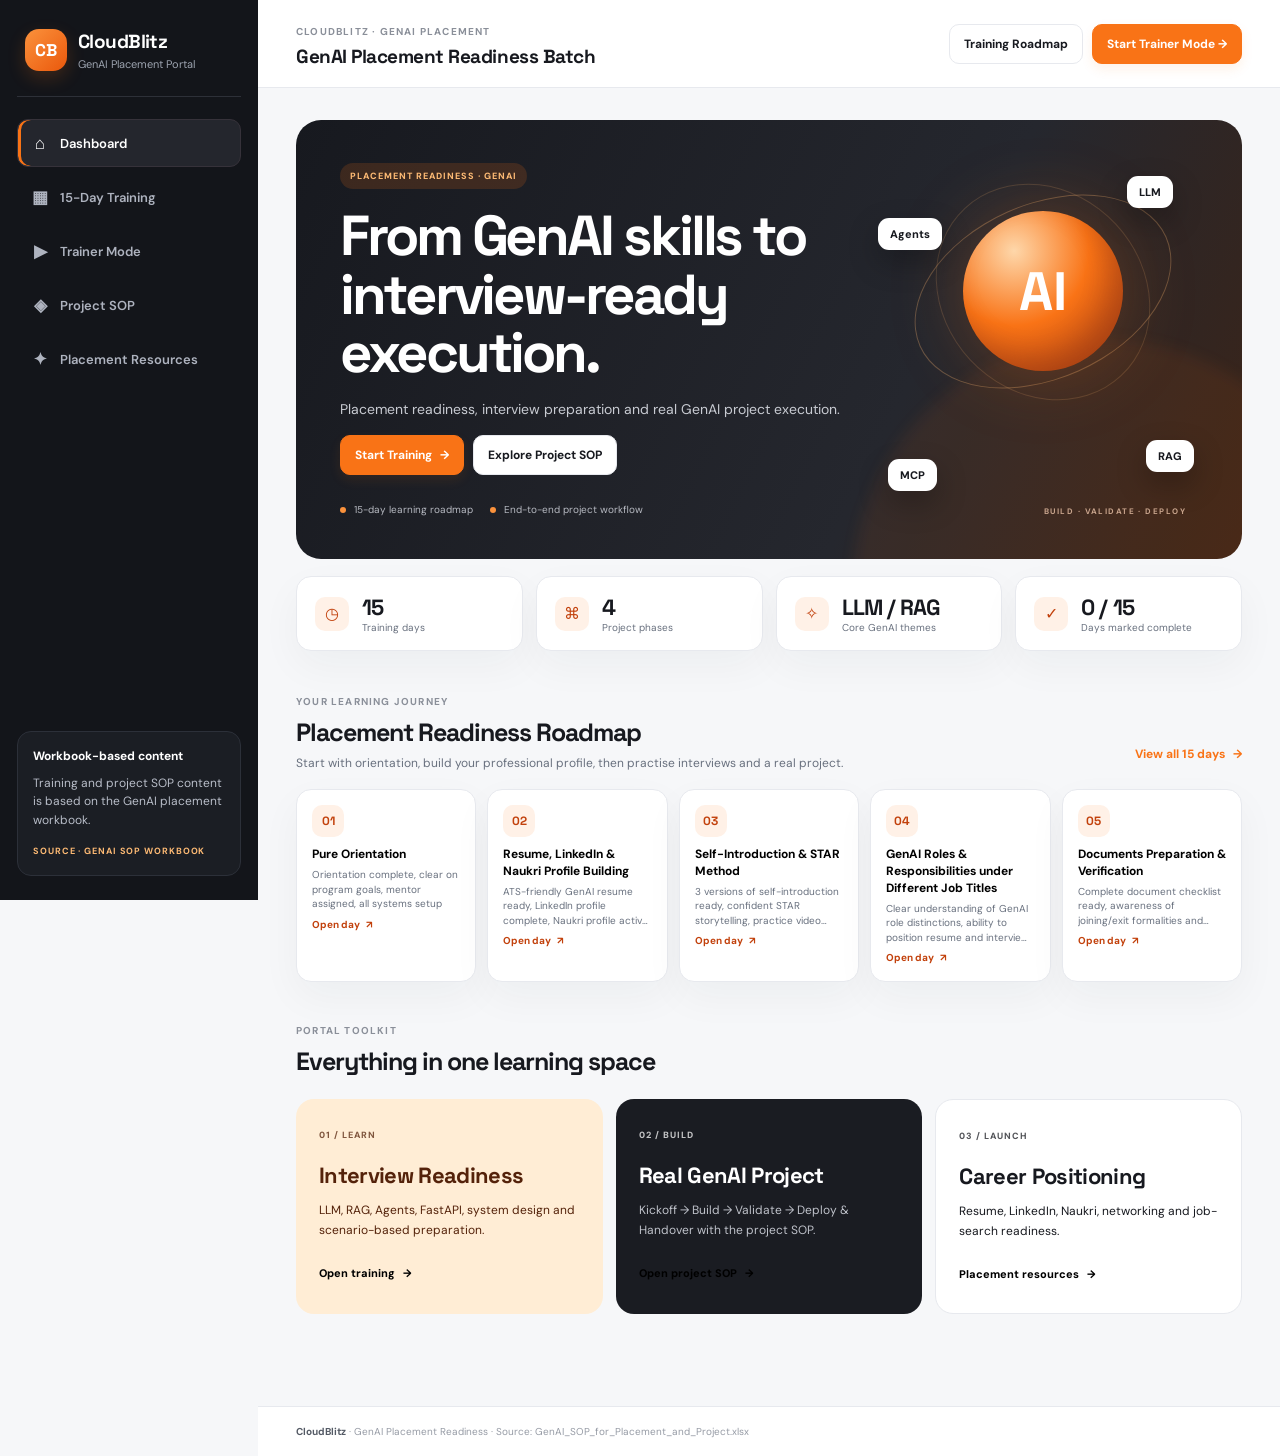
==== index.html @ 326c2b98 "Connect GenAI sample profile resource library" ====
<!doctype html>
<html lang="en">
<head>
<meta charset="utf-8">
<meta name="viewport" content="width=device-width,initial-scale=1">
<meta name="theme-color" content="#f97316">
<meta name="description" content="CloudBlitz GenAI Placement Readiness, Interview Preparation and Real GenAI Project SOP Portal.">
<title>CloudBlitz | GenAI Placement Readiness</title>
<link rel="stylesheet" href="./styles.css?v=20261016-2">
</head>
<body>
<div id="app"><div class="loading">Loading CloudBlitz GenAI Portal…</div></div>
<script src="./data.js?v=20261016-2"></script>
<script src="./app.js?v=20261016-2"></script>
<script src="./assets/resources.js?v=20261016-1"></script>
</body>
</html>
---- styles.css ----
@import url('https://fonts.googleapis.com/css2?family=DM+Sans:wght@400;500;600;700&family=Space+Grotesk:wght@500;600;700&display=swap');
:root{--orange:#f97316;--orange-deep:#c2410c;--peach:#fff1e7;--ink:#17191f;--muted:#68707e;--line:#e7e9ee;--paper:#fff;--bg:#f6f7f9;--dark:#14161b;--green:#16865c;--shadow:0 15px 40px #1c24300b}
*{box-sizing:border-box}html{scroll-behavior:smooth}body{margin:0;background:var(--bg);color:var(--ink);font-family:'DM Sans',Arial,sans-serif}button,input{font:inherit}button{cursor:pointer}button:disabled{opacity:.45;cursor:not-allowed}.loading{padding:40px;font-weight:700;color:var(--orange)}
.portal{min-height:100vh}.sidebar{width:258px;background:#13151a;color:#fff;padding:24px 17px;position:fixed;inset:0 auto 0 0;z-index:5;display:flex;flex-direction:column}.brand{display:flex;align-items:center;gap:11px;padding:5px 8px 25px;border-bottom:1px solid #2d3038}.logo{width:42px;height:42px;border-radius:14px;background:linear-gradient(135deg,#fb923c,#ea580c);display:grid;place-items:center;font:700 17px 'Space Grotesk';box-shadow:0 7px 18px #f9731630}.brand b{font:700 19px 'Space Grotesk';letter-spacing:-.03em}.brand small{display:block;color:#9ca3af;font-size:11px;margin-top:3px}.sidebar nav{padding-top:22px;display:grid;gap:6px}.nav{border:1px solid transparent;background:transparent;color:#aeb3bf;text-align:left;padding:12px 13px;border-radius:11px;cursor:pointer;display:flex;gap:11px;align-items:center;font-weight:600;font-size:13px}.nav-icon{width:18px;text-align:center;font-size:17px}.nav:hover,.nav.active{background:#24262d;color:#fff}.nav.active{border-color:#36323a;box-shadow:inset 3px 0 var(--orange)}.side-note{margin-top:auto;background:#1b1e24;border:1px solid #2c3039;border-radius:14px;padding:15px;color:#b8bdc8;font-size:12px;line-height:1.55}.side-note b{color:#fff;font-size:12px}.side-note p{margin:8px 0 12px}.source-mini{font-size:9px;letter-spacing:.1em;color:#fdba74;font-weight:700}.main{margin-left:258px;min-width:0}.top{min-height:88px;background:#fff;border-bottom:1px solid var(--line);display:flex;align-items:center;justify-content:space-between;gap:18px;padding:17px 38px;position:sticky;top:0;z-index:4}.top h1{font:700 19px 'Space Grotesk';margin:4px 0 0;letter-spacing:-.025em}.eyebrow{font-size:10px;letter-spacing:.12em;text-transform:uppercase;color:#8a8f99;font-weight:700}.top-actions,.actions{display:flex;gap:9px;align-items:center}.content{max-width:1450px;margin:auto;padding:32px 38px 56px}.primary,.outline,.text-btn,.check,.phase-tabs button{border-radius:10px;padding:11px 14px;border:1px solid var(--line);cursor:pointer;font-size:12px;font-weight:700;transition:transform .18s ease,background .18s ease,border-color .18s ease}.primary{background:var(--orange);border-color:var(--orange);color:#fff;box-shadow:0 5px 12px #f973161a}.primary:hover{background:#ea580c;transform:translateY(-1px)}.outline{background:#fff;color:var(--ink)}.outline:hover{border-color:#c1c5cd}.text-btn{border:0;background:none;color:var(--orange);padding-right:0}.primary span,.text-btn span,.quick-card button span{margin-left:5px}.tag{display:inline-flex;background:#fff0e6;color:#c2410c;padding:7px 10px;border-radius:999px;font-size:9px;font-weight:800;letter-spacing:.11em}.hero{min-height:370px;border-radius:25px;padding:43px 44px;background:linear-gradient(116deg,#17191f 0%,#25272e 64%,#3b2418 100%);color:#fff;display:grid;grid-template-columns:1.24fr .76fr;gap:10px;overflow:hidden;position:relative;isolation:isolate}.hero:after{content:'';position:absolute;inset:auto -110px -280px auto;width:500px;height:500px;border-radius:50%;background:#f9731613;filter:blur(7px);z-index:-1}.hero h2{font:700 clamp(38px,4.4vw,59px)/1.04 'Space Grotesk';letter-spacing:-.055em;max-width:700px;margin:18px 0 14px}.hero p{color:#c8cbd2;max-width:580px;line-height:1.75;font-size:14px}.hero .tag{background:#f9731629;color:#fdba74}.hero-art{position:relative;min-height:260px}.orb{position:absolute;width:160px;height:160px;border-radius:50%;background:radial-gradient(circle at 32% 25%,#fed7aa,#f97316 46%,#9a3412);display:grid;place-items:center;font:700 54px 'Space Grotesk';right:75px;top:48px;box-shadow:0 0 75px #f9731645,inset -12px -14px 25px #7c2d1240}.orbit{position:absolute;border:1px solid #fdba744d;border-radius:50%;width:270px;height:175px;right:20px;top:41px;transform:rotate(-24deg)}.orbit-two{width:230px;height:200px;right:40px;top:29px;transform:rotate(47deg);border-color:#fdba742b}.float{position:absolute;background:#fff;color:#17191f;border-radius:11px;padding:9px 12px;font-size:11px;font-weight:800;box-shadow:0 12px 30px #0004}.f1{right:25px;top:13px}.f2{right:4px;bottom:44px}.f3{left:2px;top:55px}.f4{left:12px;bottom:25px}.art-caption{position:absolute;right:12px;bottom:0;font-size:8px;letter-spacing:.18em;color:#c9a58d;font-weight:700}.hero-foot{display:flex;flex-wrap:wrap;gap:17px;margin-top:28px;color:#b7bac2;font-size:10px}.hero-foot i{display:inline-block;width:6px;height:6px;border-radius:50%;background:#fb923c;margin-right:5px}.stats{display:grid;grid-template-columns:repeat(4,1fr);gap:13px;margin:17px 0 38px}.stats>div{background:#fff;border:1px solid var(--line);border-radius:15px;padding:16px 18px;display:grid;grid-template-columns:35px 1fr;column-gap:12px;align-items:center;box-shadow:var(--shadow)}.stat-icon{grid-row:span 2;width:34px;height:34px;border-radius:10px;background:var(--peach);color:var(--orange-deep);display:grid;place-items:center;font-size:16px}.stats b{display:block;font:700 22px 'Space Grotesk';letter-spacing:-.04em}.stats span:last-child{color:var(--muted);font-size:10px}.section{margin:36px 0}.section-head{display:flex;justify-content:space-between;align-items:end;gap:20px;margin-bottom:16px}.section-head h3{font:700 25px 'Space Grotesk';letter-spacing:-.04em;margin:6px 0}.section-head p{margin:5px 0 0;color:var(--muted);font-size:12px;line-height:1.6}.roadmap{display:grid;grid-template-columns:repeat(5,1fr);gap:11px}.road{border:1px solid var(--line);background:#fff;border-radius:15px;padding:15px;text-align:left;min-height:177px;display:flex;flex-direction:column;gap:9px;align-items:flex-start;box-shadow:var(--shadow);transition:transform .18s ease,border-color .18s ease}.road:hover{transform:translateY(-3px);border-color:#fdba74}.road-no{width:32px;height:32px;border-radius:10px;background:var(--peach);color:var(--orange-deep);display:grid;place-items:center;font:700 12px 'Space Grotesk'}.road b{display:block;font-size:12px;line-height:1.4;margin-bottom:5px}.road small{color:var(--muted);line-height:1.45;font-size:10px;display:-webkit-box;-webkit-line-clamp:3;-webkit-box-orient:vertical;overflow:hidden}.road em{font-style:normal;color:var(--orange-deep);font-size:10px;font-weight:700;margin-top:auto}.road em span{padding-left:4px}.quick{display:grid;grid-template-columns:repeat(3,1fr);gap:13px}.quick-card{border-radius:18px;padding:23px;min-height:215px}.quick-card>span{font-size:9px;font-weight:800;letter-spacing:.11em;opacity:.74}.quick-card h3{font:700 22px 'Space Grotesk';letter-spacing:-.03em;margin:18px 0 8px}.quick-card p{font-size:12px;line-height:1.65;margin-bottom:20px}.quick-card button{border:0;background:none;padding:0;font-size:11px;font-weight:800;cursor:pointer}.quick-card.orange{background:#ffedd5;color:#54220a}.quick-card.dark{background:#1a1c22;color:#fff}.quick-card.dark p{color:#bfc2ca}.quick-card.light{background:#fff;border:1px solid var(--line)}.page-head{margin-bottom:24px}.page-head h2{font:700 42px/1.12 'Space Grotesk';letter-spacing:-.05em;margin:12px 0}.page-head p{color:var(--muted);max-width:760px;line-height:1.7;font-size:13px}.search{max-width:470px;background:#fff;border:1px solid var(--line);border-radius:11px;padding:0 12px;display:flex;align-items:center;margin-top:19px;box-shadow:var(--shadow)}.search>span{font-size:22px;color:var(--orange);margin-right:6px}.search input{border:0;outline:0;padding:13px 5px;width:100%;background:transparent;font-size:12px}.search kbd{border:1px solid #e3e4e8;background:#f8f8f9;padding:2px 6px;border-radius:5px;font-size:10px;color:#8c919a}.result-meta{font-size:11px;color:var(--muted);margin:-8px 0 13px}.day-grid{display:grid;gap:13px}.day-card{background:#fff;border:1px solid var(--line);border-radius:18px;padding:22px;display:grid;grid-template-columns:52px 1fr 145px;gap:18px;box-shadow:var(--shadow)}.day-card.selected{border-color:#fdba74}.day-no{font:700 30px 'Space Grotesk';color:#dedfe4;letter-spacing:-.06em}.day-copy h3{font:700 21px/1.25 'Space Grotesk';letter-spacing:-.03em;margin:5px 0 10px}.day-copy ul,.project-card ul{padding-left:17px;color:#5e6572;line-height:1.7;font-size:12px;margin:10px 0}.day-copy li+li,.project-card li+li{margin-top:2px}.outcome{border-left:3px solid var(--orange);padding:10px 12px;background:#fff9f4;margin-top:12px;font-size:11px;line-height:1.55}.outcome b{display:block;color:var(--orange-deep);margin-bottom:3px}.outcome span{color:#555d69}.day-actions{display:flex;flex-direction:column;gap:8px;align-self:start}.day-actions button{white-space:nowrap}.check{background:#fff;color:#68707d;font-size:10px}.check:hover{border-color:#fdba74;color:var(--orange-deep)}.empty{padding:35px;background:#fff;border:1px solid var(--line);border-radius:15px;color:var(--muted)}.trainer-page{background:#fff;border:1px solid var(--line);border-radius:21px;overflow:hidden;box-shadow:var(--shadow)}.trainer-top{padding:30px 32px;display:flex;justify-content:space-between;align-items:center;gap:25px;background:linear-gradient(135deg,#fff5eb,#fff 88%)}.trainer-top h2{font:700 36px/1.12 'Space Grotesk';letter-spacing:-.045em;margin:9px 0}.trainer-top p{color:var(--muted);font-size:12px;line-height:1.6;max-width:650px}.trainer-label{margin-top:16px;color:var(--orange-deep);font-size:11px;font-weight:800}.trainer-label span{color:#b0b3ba;padding:0 4px}.trainer-progress{min-width:170px}.trainer-progress b{font:700 30px 'Space Grotesk';display:block;color:var(--orange)}.trainer-progress b small{font-size:14px}.trainer-progress>span{font-size:10px;color:var(--muted)}.trainer-progress div{height:7px;background:#eceef1;border-radius:20px;margin-top:15px;overflow:hidden}.trainer-progress i{display:block;height:100%;background:linear-gradient(90deg,#fb923c,#ea580c);border-radius:20px}.trainer-grid{display:grid;grid-template-columns:minmax(0,1fr) 285px;border-top:1px solid var(--line)}.lesson{padding:28px 30px}.lesson-heading{display:flex;justify-content:space-between;align-items:center;gap:12px;margin-bottom:15px}.lesson h3,.trainer-side h3{font:700 21px 'Space Grotesk';margin:6px 0}.lesson-list{border-top:1px solid var(--line)}.lesson-row{display:flex;gap:13px;padding:15px 0;border-bottom:1px solid var(--line);align-items:flex-start;cursor:pointer}.lesson-check{margin:4px 0 0;accent-color:var(--orange);flex-shrink:0}.lesson-number{color:var(--orange-deep);font-size:10px;font-weight:800;padding-top:3px}.lesson-row p{margin:0;line-height:1.6;font-size:12px;color:#3f4652}.teaching-flow{margin-top:22px;padding:14px;border-radius:12px;background:#f6f7f8}.teaching-flow>b{display:block;font-size:10px;color:var(--muted);margin-bottom:10px}.teaching-flow>div{display:flex;gap:7px;flex-wrap:wrap;align-items:center}.teaching-flow span{background:#fff;border:1px solid var(--line);padding:8px 9px;border-radius:8px;font-size:10px;font-weight:700}.teaching-flow i{color:var(--orange);font-style:normal}.trainer-side{background:#15171c;color:#fff;padding:23px}.trainer-side>.eyebrow{color:#a4a8b0}.trainer-side h3{margin:9px 0 15px}.mini-days{display:grid;grid-template-columns:1fr 1fr;gap:7px;max-height:430px;overflow:auto;padding-right:2px}.mini-days button{border:1px solid #30333b;background:#20232a;color:#d7dae0;border-radius:9px;padding:9px;text-align:left;min-width:0}.mini-days button.active{background:#3a281d;border-color:#9a4c24;color:#fff}.mini-day-no{display:block;color:#fdba74;font-size:10px;font-weight:800;margin-bottom:5px}.mini-days small{display:block;font-size:9px;line-height:1.35;opacity:.9}.mini-days em{display:block;font-style:normal;color:#86efac;font-size:9px;margin-top:5px}.trainer-nav{display:flex;gap:7px;margin-top:15px}.trainer-nav .outline,.trainer-nav .primary{flex:1;padding:10px 8px;font-size:10px}.phase-tabs{display:flex;gap:7px;flex-wrap:wrap;margin-top:18px}.phase-tabs button{background:#fff}.phase-tabs button.active{background:var(--orange);color:#fff;border-color:var(--orange)}.phase-tabs button span{opacity:.7;font-size:10px;margin-left:4px}.project-summary{display:grid;grid-template-columns:repeat(4,1fr);gap:10px;margin:24px 0 28px}.project-summary>div{background:#fff;border:1px solid var(--line);border-radius:13px;padding:15px}.project-summary span{display:block;color:var(--orange-deep);font-size:9px;font-weight:800;letter-spacing:.1em}.project-summary b{display:block;font:700 19px 'Space Grotesk';margin:7px 0 3px}.project-summary small{font-size:10px;color:var(--muted)}.project-timeline{max-width:1000px;margin:auto}.project-timeline article{display:grid;grid-template-columns:148px 22px minmax(0,1fr);gap:13px;position:relative;padding-bottom:15px}.phase{font-size:10px;font-weight:800;color:var(--orange-deep);text-transform:uppercase;padding-top:20px;line-height:1.4}.project-dot{width:11px;height:11px;border-radius:50%;background:var(--orange);margin-top:23px;position:relative;box-shadow:0 0 0 5px #fff0e6}.project-timeline article:not(:last-child) .project-dot:after{content:'';position:absolute;top:12px;left:4px;width:3px;height:calc(100% + 28px);background:#fed7aa}.project-card{background:#fff;border:1px solid var(--line);border-radius:15px;padding:18px 20px}.project-index{font-size:10px;color:#9ca3af;font-weight:800}.project-card h3{font:700 19px/1.3 'Space Grotesk';letter-spacing:-.025em;margin:6px 0}.resource-grid{display:grid;grid-template-columns:repeat(3,1fr);gap:13px}.resource-grid article{background:#fff;border:1px solid var(--line);border-radius:16px;padding:22px;min-height:205px;box-shadow:var(--shadow)}.resource-icon{display:grid;place-items:center;width:35px;height:35px;border-radius:11px;background:var(--peach);color:var(--orange-deep);font:700 11px 'Space Grotesk';margin-bottom:17px}.resource-grid b{color:var(--orange-deep);font-size:9px;letter-spacing:.1em}.resource-grid h3{font:700 19px/1.3 'Space Grotesk';margin:9px 0}.resource-grid p{color:var(--muted);font-size:11px;line-height:1.65}.resource-day{display:inline-block;margin-top:7px;font-size:9px;font-weight:700;color:#777e89;background:#f6f7f8;padding:6px 8px;border-radius:6px}footer{padding:18px 38px;color:#969ba5;font-size:10px;border-top:1px solid var(--line);background:#fff}footer strong{color:#545a65}
@media(max-width:1200px){.roadmap{grid-template-columns:repeat(3,1fr)}.hero{grid-template-columns:1fr .65fr;padding:36px 34px}.orb{right:35px}.orbit{right:-8px}.orbit-two{right:10px}.stats>div{padding:14px}.content{padding:27px}.top{padding:16px 27px}}
@media(max-width:1000px){.sidebar{width:220px}.main{margin-left:220px}.roadmap,.quick{grid-template-columns:repeat(2,1fr)}.hero{grid-template-columns:1fr}.hero-art{display:none}.stats{grid-template-columns:repeat(2,1fr)}.resource-grid{grid-template-columns:repeat(2,1fr)}.day-card{grid-template-columns:44px minmax(0,1fr)}.day-actions{grid-column:2;flex-direction:row}.trainer-grid{grid-template-columns:minmax(0,1fr) 250px}}
@media(max-width:760px){.sidebar{position:static;width:100%;padding:12px 12px 10px}.brand{padding:3px 5px 12px}.brand small{font-size:10px}.sidebar nav{display:flex;overflow-x:auto;padding-top:10px;gap:5px}.nav{white-space:nowrap;padding:10px;font-size:11px;gap:7px}.nav-icon{font-size:14px;width:auto}.side-note{display:none}.main{margin-left:0}.top{position:static;padding:15px 18px;align-items:flex-start}.top h1{font-size:16px;max-width:250px}.top-actions{display:none}.content{padding:18px 14px 35px}.hero{padding:29px 22px;min-height:0;border-radius:20px}.hero h2{font-size:39px}.hero p{font-size:12px}.actions{flex-wrap:wrap}.hero-foot{gap:10px;display:grid}.stats{gap:8px;margin:12px 0 30px}.stats>div{padding:13px;grid-template-columns:30px 1fr;column-gap:8px}.stat-icon{width:29px;height:29px}.stats b{font-size:18px}.stats span:last-child{font-size:9px}.section{margin:29px 0}.section-head{align-items:flex-start}.section-head h3{font-size:22px}.section-head p{max-width:280px}.roadmap,.quick,.resource-grid,.stats,.project-summary{grid-template-columns:1fr}.road{min-height:0;display:grid;grid-template-columns:37px 1fr;align-items:start}.road-no{grid-row:span 2}.road em{margin-top:7px}.quick-card{min-height:0}.page-head h2{font-size:33px}.page-head p{font-size:12px}.day-card{grid-template-columns:33px minmax(0,1fr);padding:15px;gap:10px}.day-no{font-size:23px}.day-copy h3{font-size:18px}.day-copy ul{font-size:11px;padding-left:15px}.day-actions{grid-column:1/-1;flex-direction:row;flex-wrap:wrap}.day-actions button{flex:1}.trainer-top{display:block;padding:22px}.trainer-top h2{font-size:29px}.trainer-progress{margin-top:20px}.trainer-grid{grid-template-columns:1fr}.trainer-side{order:-1;padding:17px}.mini-days{grid-template-columns:repeat(3,1fr);max-height:260px}.lesson{padding:19px 16px}.lesson-heading{align-items:flex-start;flex-direction:column}.lesson-row{gap:9px}.lesson-row p{font-size:11px}.teaching-flow>div{gap:5px}.teaching-flow span{font-size:9px}.phase-tabs button{font-size:10px;padding:9px}.project-timeline article{grid-template-columns:1fr;gap:4px}.project-dot{display:none}.phase{padding-top:6px}.project-card{padding:15px}.project-timeline article:not(:last-child) .project-dot:after{display:none}footer{padding:16px;font-size:9px}}
@media(prefers-reduced-motion:reduce){*,*::before,*::after{scroll-behavior:auto!important;transition:none!important}}
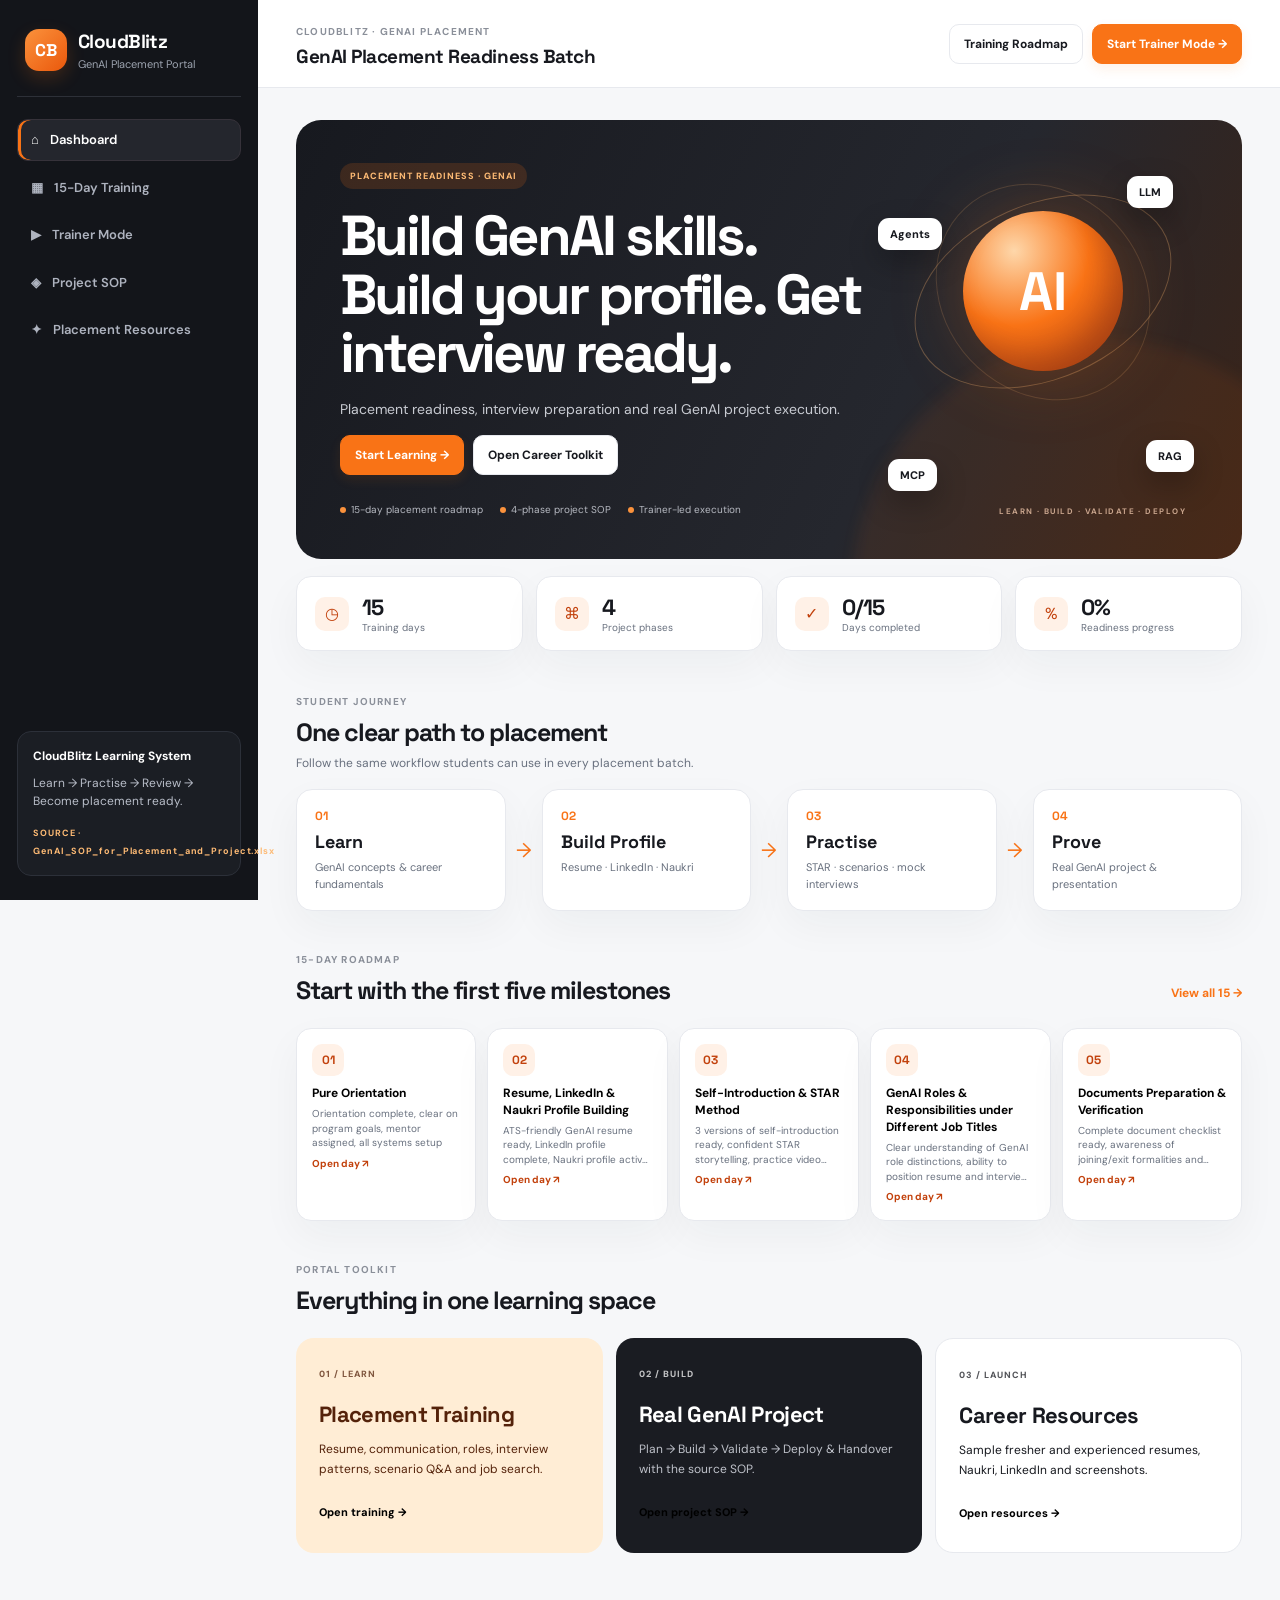
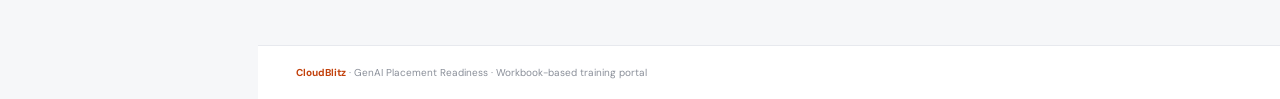
==== commit 18ec8b56: "Enable CloudBlitz responsive website enhancement stylesheet" ====
--- a/index.html
+++ b/index.html
@@ -6,12 +6,15 @@
 <meta name="theme-color" content="#f97316">
 <meta name="description" content="CloudBlitz GenAI Placement Readiness, Interview Preparation and Real GenAI Project SOP Portal.">
 <title>CloudBlitz | GenAI Placement Readiness</title>
-<link rel="stylesheet" href="./styles.css?v=20261016-2">
+<link rel="preconnect" href="https://fonts.googleapis.com">
+<link rel="preconnect" href="https://fonts.gstatic.com" crossorigin>
+<link href="https://fonts.googleapis.com/css2?family=DM+Sans:wght@400;500;600;700&family=Space+Grotesk:wght@500;600;700&display=swap" rel="stylesheet">
+<link rel="stylesheet" href="./styles.css?v=20261016-3">
+<link rel="stylesheet" href="./enhancements.css?v=20261016-1">
 </head>
 <body>
 <div id="app"><div class="loading">Loading CloudBlitz GenAI Portal…</div></div>
 <script src="./data.js?v=20261016-2"></script>
-<script src="./app.js?v=20261016-2"></script>
-<script src="./assets/resources.js?v=20261016-1"></script>
+<script src="./app.js?v=20261016-3"></script>
 </body>
 </html>
--- a/enhancements.css
+++ b/enhancements.css
@@ -0,0 +1,2 @@
+/* CloudBlitz GenAI Portal enhancements */
+.journey{display:grid;grid-template-columns:1fr auto 1fr auto 1fr auto 1fr;gap:10px;align-items:stretch}.journey>div{background:#fff;border:1px solid var(--line);border-radius:16px;padding:18px;display:flex;flex-direction:column;gap:6px;box-shadow:var(--shadow)}.journey b{color:var(--orange);font:700 12px 'Space Grotesk'}.journey strong{font:700 18px 'Space Grotesk'}.journey span{color:var(--muted);font-size:11px;line-height:1.5}.journey>i{display:grid;place-items:center;color:var(--orange);font-style:normal;font-size:20px}.profile-day{border-color:#fdba74!important;box-shadow:0 12px 35px #f9731612!important}.practical{display:flex;gap:6px;flex-wrap:wrap;margin-top:13px;padding:11px;background:#fff7ef;border:1px solid #fed7aa;border-radius:10px}.practical b{width:100%;font-size:9px;letter-spacing:.1em;color:var(--orange-deep)}.practical span{font-size:9px;font-weight:700;background:#fff;padding:6px 8px;border-radius:7px;border:1px solid #f4d5bd;color:#75421e}.trainer-callout{margin-top:22px;padding:16px;border:1px solid #fed7aa;background:#fff7ef;border-radius:13px}.trainer-callout b{font-size:11px;color:var(--orange-deep)}.trainer-callout p{font-size:11px;line-height:1.6;color:#5f6671;margin:7px 0 12px}.resource-link{display:inline-block!important;text-decoration:none;margin-top:10px}.sample-warning{margin-top:18px;padding:12px 15px;border:1px solid #fed7aa;background:#fff7ed;color:#9a3412;border-radius:11px;font-size:11px;font-weight:700;max-width:900px}.screenshot-grid{display:grid;grid-template-columns:repeat(3,minmax(0,1fr));gap:15px}.shot{border:1px solid var(--line);background:#fff;border-radius:15px;padding:10px;text-align:left;box-shadow:var(--shadow);transition:.18s}.shot:hover{transform:translateY(-3px);border-color:#fdba74}.shot img{display:block;width:100%;aspect-ratio:16/10;object-fit:cover;border-radius:9px;background:#f4f5f7}.shot b{display:block;margin:11px 4px 3px;font-size:11px}.shot span{display:block;margin:0 4px 4px;color:var(--muted);font-size:10px}.alignment{display:grid;grid-template-columns:repeat(4,1fr);gap:12px}.alignment>div{background:#fff;border:1px solid var(--line);border-radius:15px;padding:17px;display:flex;flex-direction:column;gap:5px}.alignment b{color:var(--orange);font:700 11px 'Space Grotesk'}.alignment strong{font:700 16px 'Space Grotesk'}.alignment span{color:var(--muted);font-size:10px;line-height:1.5}.shot-modal{position:fixed;inset:0;background:#101116e8;z-index:30;display:grid;place-items:center;padding:35px}.shot-modal[hidden]{display:none}.shot-modal img{max-width:min(1100px,94vw);max-height:82vh;background:#fff;border-radius:12px;box-shadow:0 25px 90px #0008}.shot-modal strong{position:absolute;bottom:18px;color:#fff;font-size:12px}.shot-close{position:absolute;top:18px;right:22px;border:0;background:#fff;color:#111;width:40px;height:40px;border-radius:50%;font-size:24px;z-index:2}.nav{line-height:1.2}.nav:not(.active):hover{transform:translateX(2px)}footer{padding:20px 38px;border-top:1px solid var(--line);color:#8a8f99;font-size:10px}footer strong{color:#c2410c}@media(max-width:1100px){.journey{grid-template-columns:1fr 1fr}.journey>i{display:none}.alignment{grid-template-columns:1fr 1fr}.screenshot-grid{grid-template-columns:repeat(2,1fr)}}@media(max-width:800px){.sidebar{position:relative;width:100%;height:auto;inset:auto;padding:14px}.sidebar nav{grid-template-columns:repeat(2,1fr);padding-top:12px}.side-note{display:none}.main{margin-left:0}.top{padding:14px 18px;position:relative}.top-actions{display:none}.content{padding:22px 18px 40px}.hero{grid-template-columns:1fr;padding:30px 25px}.hero-art{min-height:190px}.orb{width:120px;height:120px;right:50%;transform:translateX(50%);top:25px;font-size:40px}.roadmap,.quick,.stats{grid-template-columns:1fr 1fr}.day-card{grid-template-columns:42px 1fr}.day-actions{grid-column:2;flex-direction:row}.trainer-grid{grid-template-columns:1fr}.trainer-side{order:-1}.journey{grid-template-columns:1fr}.screenshot-grid,.alignment{grid-template-columns:1fr}.page-head h2{font-size:34px}}@media(max-width:520px){.sidebar nav{grid-template-columns:1fr}.stats,.roadmap,.quick{grid-template-columns:1fr}.day-card{grid-template-columns:1fr}.day-actions{grid-column:auto;flex-direction:column}.trainer-top{padding:22px;align-items:flex-start;flex-direction:column}.lesson{padding:22px}.page-head h2{font-size:30px}.hero h2{font-size:38px}}
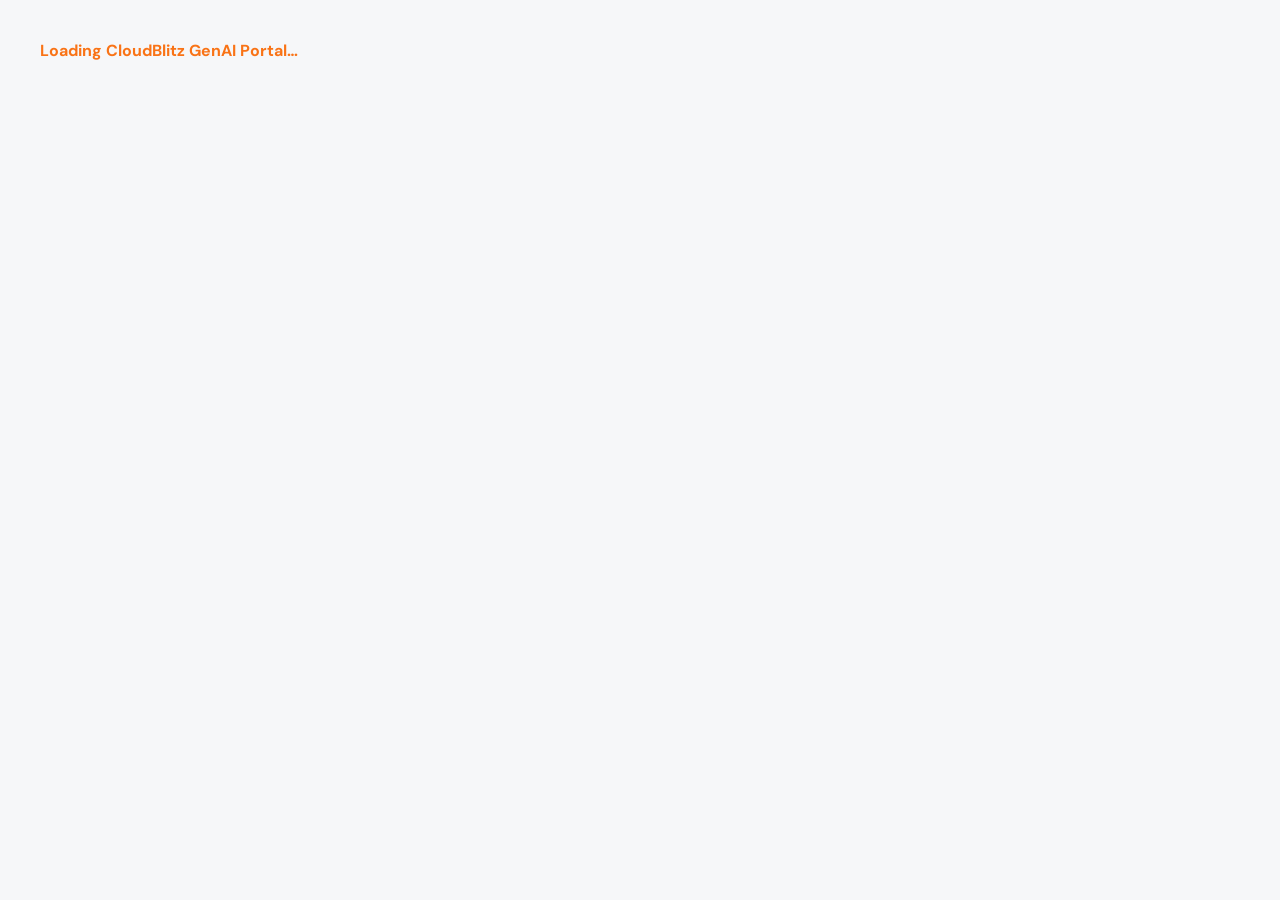
==== commit 668ab1ae: "Use integrated Career Profile Studio app" ====
--- a/index.html
+++ b/index.html
@@ -9,12 +9,12 @@
 <link rel="preconnect" href="https://fonts.googleapis.com">
 <link rel="preconnect" href="https://fonts.gstatic.com" crossorigin>
 <link href="https://fonts.googleapis.com/css2?family=DM+Sans:wght@400;500;600;700&family=Space+Grotesk:wght@500;600;700&display=swap" rel="stylesheet">
-<link rel="stylesheet" href="./styles.css?v=20261016-3">
-<link rel="stylesheet" href="./enhancements.css?v=20261016-1">
+<link rel="stylesheet" href="./styles.css?v=20261016-4">
+<link rel="stylesheet" href="./enhancements.css?v=20261016-3">
 </head>
 <body>
 <div id="app"><div class="loading">Loading CloudBlitz GenAI Portal…</div></div>
 <script src="./data.js?v=20261016-2"></script>
-<script src="./app.js?v=20261016-3"></script>
+<script src="./app.js?v=20261016-4"></script>
 </body>
-</html>+</html>
--- a/enhancements.css
+++ b/enhancements.css
@@ -1,2 +1,2 @@
 /* CloudBlitz GenAI Portal enhancements */
-.journey{display:grid;grid-template-columns:1fr auto 1fr auto 1fr auto 1fr;gap:10px;align-items:stretch}.journey>div{background:#fff;border:1px solid var(--line);border-radius:16px;padding:18px;display:flex;flex-direction:column;gap:6px;box-shadow:var(--shadow)}.journey b{color:var(--orange);font:700 12px 'Space Grotesk'}.journey strong{font:700 18px 'Space Grotesk'}.journey span{color:var(--muted);font-size:11px;line-height:1.5}.journey>i{display:grid;place-items:center;color:var(--orange);font-style:normal;font-size:20px}.profile-day{border-color:#fdba74!important;box-shadow:0 12px 35px #f9731612!important}.practical{display:flex;gap:6px;flex-wrap:wrap;margin-top:13px;padding:11px;background:#fff7ef;border:1px solid #fed7aa;border-radius:10px}.practical b{width:100%;font-size:9px;letter-spacing:.1em;color:var(--orange-deep)}.practical span{font-size:9px;font-weight:700;background:#fff;padding:6px 8px;border-radius:7px;border:1px solid #f4d5bd;color:#75421e}.trainer-callout{margin-top:22px;padding:16px;border:1px solid #fed7aa;background:#fff7ef;border-radius:13px}.trainer-callout b{font-size:11px;color:var(--orange-deep)}.trainer-callout p{font-size:11px;line-height:1.6;color:#5f6671;margin:7px 0 12px}.resource-link{display:inline-block!important;text-decoration:none;margin-top:10px}.sample-warning{margin-top:18px;padding:12px 15px;border:1px solid #fed7aa;background:#fff7ed;color:#9a3412;border-radius:11px;font-size:11px;font-weight:700;max-width:900px}.screenshot-grid{display:grid;grid-template-columns:repeat(3,minmax(0,1fr));gap:15px}.shot{border:1px solid var(--line);background:#fff;border-radius:15px;padding:10px;text-align:left;box-shadow:var(--shadow);transition:.18s}.shot:hover{transform:translateY(-3px);border-color:#fdba74}.shot img{display:block;width:100%;aspect-ratio:16/10;object-fit:cover;border-radius:9px;background:#f4f5f7}.shot b{display:block;margin:11px 4px 3px;font-size:11px}.shot span{display:block;margin:0 4px 4px;color:var(--muted);font-size:10px}.alignment{display:grid;grid-template-columns:repeat(4,1fr);gap:12px}.alignment>div{background:#fff;border:1px solid var(--line);border-radius:15px;padding:17px;display:flex;flex-direction:column;gap:5px}.alignment b{color:var(--orange);font:700 11px 'Space Grotesk'}.alignment strong{font:700 16px 'Space Grotesk'}.alignment span{color:var(--muted);font-size:10px;line-height:1.5}.shot-modal{position:fixed;inset:0;background:#101116e8;z-index:30;display:grid;place-items:center;padding:35px}.shot-modal[hidden]{display:none}.shot-modal img{max-width:min(1100px,94vw);max-height:82vh;background:#fff;border-radius:12px;box-shadow:0 25px 90px #0008}.shot-modal strong{position:absolute;bottom:18px;color:#fff;font-size:12px}.shot-close{position:absolute;top:18px;right:22px;border:0;background:#fff;color:#111;width:40px;height:40px;border-radius:50%;font-size:24px;z-index:2}.nav{line-height:1.2}.nav:not(.active):hover{transform:translateX(2px)}footer{padding:20px 38px;border-top:1px solid var(--line);color:#8a8f99;font-size:10px}footer strong{color:#c2410c}@media(max-width:1100px){.journey{grid-template-columns:1fr 1fr}.journey>i{display:none}.alignment{grid-template-columns:1fr 1fr}.screenshot-grid{grid-template-columns:repeat(2,1fr)}}@media(max-width:800px){.sidebar{position:relative;width:100%;height:auto;inset:auto;padding:14px}.sidebar nav{grid-template-columns:repeat(2,1fr);padding-top:12px}.side-note{display:none}.main{margin-left:0}.top{padding:14px 18px;position:relative}.top-actions{display:none}.content{padding:22px 18px 40px}.hero{grid-template-columns:1fr;padding:30px 25px}.hero-art{min-height:190px}.orb{width:120px;height:120px;right:50%;transform:translateX(50%);top:25px;font-size:40px}.roadmap,.quick,.stats{grid-template-columns:1fr 1fr}.day-card{grid-template-columns:42px 1fr}.day-actions{grid-column:2;flex-direction:row}.trainer-grid{grid-template-columns:1fr}.trainer-side{order:-1}.journey{grid-template-columns:1fr}.screenshot-grid,.alignment{grid-template-columns:1fr}.page-head h2{font-size:34px}}@media(max-width:520px){.sidebar nav{grid-template-columns:1fr}.stats,.roadmap,.quick{grid-template-columns:1fr}.day-card{grid-template-columns:1fr}.day-actions{grid-column:auto;flex-direction:column}.trainer-top{padding:22px;align-items:flex-start;flex-direction:column}.lesson{padding:22px}.page-head h2{font-size:30px}.hero h2{font-size:38px}}
+.journey{display:grid;grid-template-columns:1fr auto 1fr auto 1fr auto 1fr;gap:10px;align-items:stretch}.journey>div{background:#fff;border:1px solid var(--line);border-radius:16px;padding:18px;display:flex;flex-direction:column;gap:6px;box-shadow:var(--shadow)}.journey b{color:var(--orange);font:700 12px 'Space Grotesk'}.journey strong{font:700 18px 'Space Grotesk'}.journey span{color:var(--muted);font-size:11px;line-height:1.5}.journey>i{display:grid;place-items:center;color:var(--orange);font-style:normal;font-size:20px}.profile-day{border-color:#fdba74!important;box-shadow:0 12px 35px #f9731612!important}.practical{display:flex;gap:6px;flex-wrap:wrap;margin-top:13px;padding:11px;background:#fff7ef;border:1px solid #fed7aa;border-radius:10px}.practical b{width:100%;font-size:9px;letter-spacing:.1em;color:var(--orange-deep)}.practical span{font-size:9px;font-weight:700;background:#fff;padding:6px 8px;border-radius:7px;border:1px solid #f4d5bd;color:#75421e}.trainer-callout{margin-top:22px;padding:16px;border:1px solid #fed7aa;background:#fff7ef;border-radius:13px}.trainer-callout b{font-size:11px;color:var(--orange-deep)}.trainer-callout p{font-size:11px;line-height:1.6;color:#5f6671;margin:7px 0 12px}.resource-link{display:inline-block!important;text-decoration:none;margin-top:10px}.sample-warning{margin-top:18px;padding:12px 15px;border:1px solid #fed7aa;background:#fff7ed;color:#9a3412;border-radius:11px;font-size:11px;font-weight:700;max-width:950px}.resource-section{margin-top:30px}.resource-title{margin-bottom:14px}.resource-title h3{margin:5px 0;font:700 25px 'Space Grotesk'}.resource-title p{color:var(--muted);max-width:800px;line-height:1.6}.template-grid{display:grid;grid-template-columns:repeat(2,minmax(0,1fr));gap:16px}.template-card{background:#fff;border:1px solid var(--line);border-radius:18px;overflow:hidden;box-shadow:var(--shadow);transition:.18s}.template-card:hover{transform:translateY(-3px);border-color:#fdba74}.template-preview{height:180px;padding:22px;display:flex;flex-direction:column;justify-content:space-between}.dark-preview{background:linear-gradient(135deg,#17191d,#35383e);color:#fff;position:relative}.dark-preview .mini-side{width:35%;height:100%;border-right:1px solid #ffffff44;display:flex;flex-direction:column;justify-content:center;gap:5px}.dark-preview>div:last-child{position:absolute;margin-left:38%;margin-top:70px;display:flex;flex-direction:column;gap:6px}.dark-preview small,.dark-preview span{color:#cbd5e1;font-size:10px}.clean-preview{background:#fff;padding:35px;color:#111;border-bottom:4px solid var(--orange)}.clean-preview strong{font-size:22px}.clean-preview span{font-size:10px;color:#c2410c;font-weight:700}.clean-preview i{display:block;width:60px;border-top:2px solid #111}.clean-preview small{color:#6b7280}.exec-preview{background:linear-gradient(135deg,#f8fafc,#fff7ed);border-bottom:4px solid #f97316}.exec-preview strong{font-size:23px}.exec-preview span{color:#c2410c;font-weight:700}.exec-preview div{color:#6b7280;font-size:10px}.ats-preview{background:#fff;border:10px solid #f3f4f6;justify-content:center;gap:12px}.ats-preview strong{font-size:20px}.ats-preview span{color:#c2410c;font-weight:700;font-size:10px}.ats-preview div{font-size:10px;color:#6b7280}.template-body{padding:18px}.template-badge{font-size:9px;letter-spacing:.12em;font-weight:800;color:#c2410c}.template-body h4{margin:6px 0;font:700 18px 'Space Grotesk'}.template-body p{font-size:11px;color:var(--muted);line-height:1.55;min-height:35px}.profile-studio{background:#fff;border:1px solid var(--line);border-radius:18px;padding:22px;box-shadow:var(--shadow)}.profile-meter{display:grid;grid-template-columns:auto 1fr;gap:3px 12px;align-items:center;margin-bottom:18px}.profile-meter b{font:700 32px 'Space Grotesk';color:#15803d}.profile-meter span{font-size:11px;color:var(--muted)}.profile-meter>div{grid-column:1/-1;height:10px;background:#e5e7eb;border-radius:20px;overflow:hidden}.profile-meter i{display:block;width:100%;height:100%;background:#16a34a}.profile-points{display:flex;gap:7px;flex-wrap:wrap;margin-bottom:12px}.profile-points span{padding:8px 10px;border:1px solid #d1fae5;background:#f0fdf4;border-radius:9px;color:#166534;font-size:10px;font-weight:700}.linkedin-studio{border-top:4px solid #0a66c2}.screenshot-grid{display:grid;grid-template-columns:repeat(3,minmax(0,1fr));gap:15px}.shot{border:1px solid var(--line);background:#fff;border-radius:15px;padding:10px;text-align:left;box-shadow:var(--shadow);transition:.18s}.shot:hover{transform:translateY(-3px);border-color:#fdba74}.shot img{display:block;width:100%;aspect-ratio:16/10;object-fit:cover;border-radius:9px;background:#f4f5f7}.shot b{display:block;margin:11px 4px 3px;font-size:11px}.shot span{display:block;margin:0 4px 4px;color:var(--muted);font-size:10px}.alignment{display:grid;grid-template-columns:repeat(4,1fr);gap:12px}.alignment>div{background:#fff;border:1px solid var(--line);border-radius:15px;padding:17px;display:flex;flex-direction:column;gap:5px}.alignment b{color:var(--orange);font:700 11px 'Space Grotesk'}.alignment strong{font:700 16px 'Space Grotesk'}.alignment span{color:var(--muted);font-size:10px;line-height:1.5}.shot-modal{position:fixed;inset:0;background:#101116e8;z-index:30;display:grid;place-items:center;padding:35px}.shot-modal[hidden]{display:none}.shot-modal img{max-width:min(1100px,94vw);max-height:82vh;background:#fff;border-radius:12px;box-shadow:0 25px 90px #0008}.shot-modal strong{position:absolute;bottom:18px;color:#fff;font-size:12px}.shot-close{position:absolute;top:18px;right:22px;border:0;background:#fff;color:#111;width:40px;height:40px;border-radius:50%;font-size:24px;z-index:2}.nav{line-height:1.2}.nav:not(.active):hover{transform:translateX(2px)}footer{padding:20px 38px;border-top:1px solid var(--line);color:#8a8f99;font-size:10px}footer strong{color:#c2410c}@media(max-width:1100px){.journey{grid-template-columns:1fr 1fr}.journey>i{display:none}.alignment{grid-template-columns:1fr 1fr}.screenshot-grid{grid-template-columns:repeat(2,1fr)}.template-grid{grid-template-columns:1fr}}@media(max-width:800px){.sidebar{position:relative;width:100%;height:auto;inset:auto;padding:14px}.sidebar nav{grid-template-columns:repeat(2,1fr);padding-top:12px}.side-note{display:none}.main{margin-left:0}.top{padding:14px 18px;position:relative}.top-actions{display:none}.content{padding:22px 18px 40px}.hero{grid-template-columns:1fr;padding:30px 25px}.hero-art{min-height:190px}.orb{width:120px;height:120px;right:50%;transform:translateX(50%);top:25px;font-size:40px}.roadmap,.quick,.stats{grid-template-columns:1fr 1fr}.day-card{grid-template-columns:42px 1fr}.day-actions{grid-column:2;flex-direction:row}.trainer-grid{grid-template-columns:1fr}.trainer-side{order:-1}.journey{grid-template-columns:1fr}.screenshot-grid,.alignment{grid-template-columns:1fr}.page-head h2{font-size:34px}}@media(max-width:520px){.sidebar nav{grid-template-columns:1fr}.stats,.roadmap,.quick{grid-template-columns:1fr}.day-card{grid-template-columns:1fr}.day-actions{grid-column:auto;flex-direction:column}.trainer-top{padding:22px;align-items:flex-start;flex-direction:column}.lesson{padding:22px}.page-head h2{font-size:30px}.hero h2{font-size:38px}.template-preview{height:150px}}
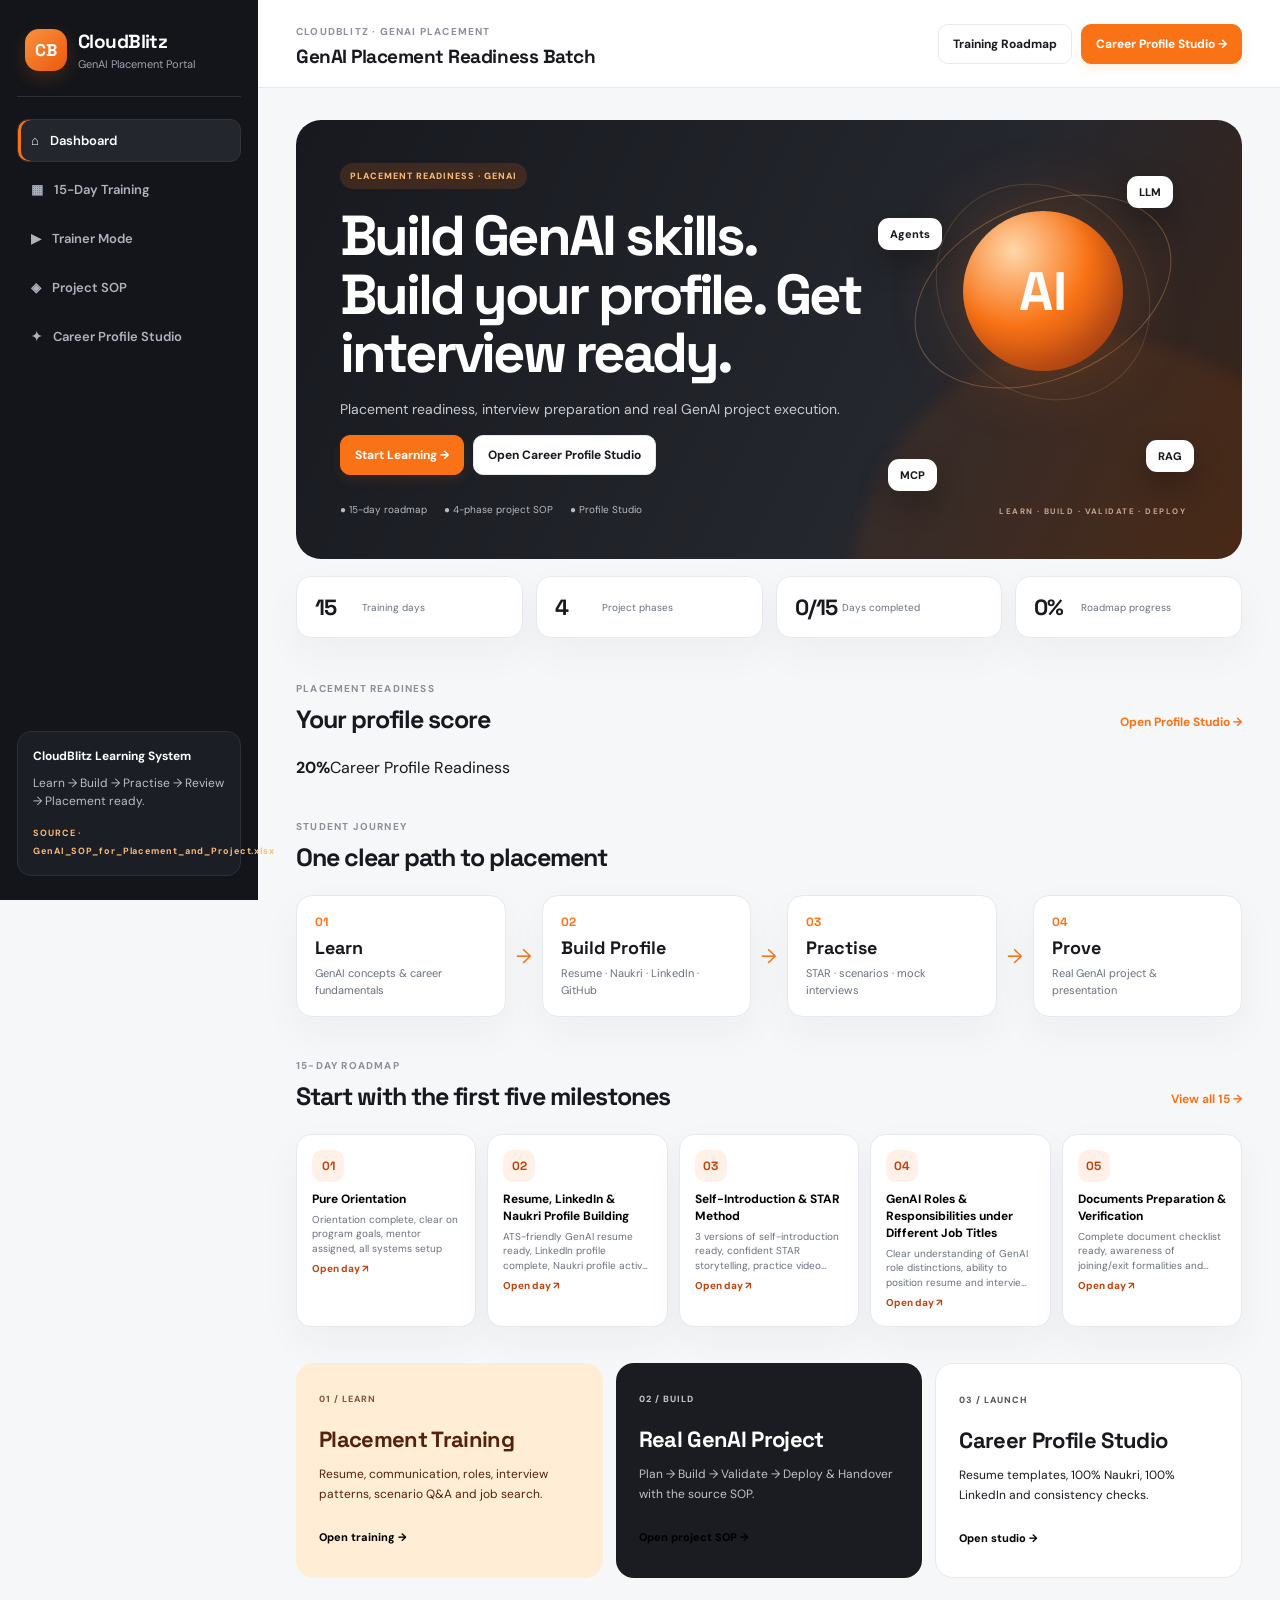
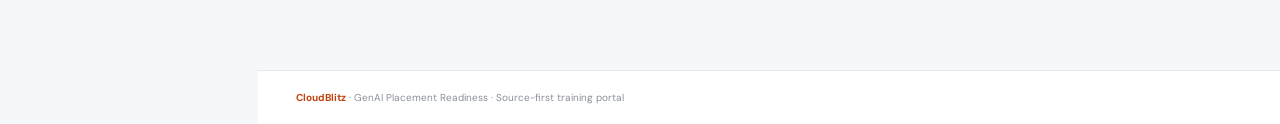
==== commit 333ea379: "Fix portal loading by using stable app entry" ====
--- a/index.html
+++ b/index.html
@@ -9,12 +9,12 @@
 <link rel="preconnect" href="https://fonts.googleapis.com">
 <link rel="preconnect" href="https://fonts.gstatic.com" crossorigin>
 <link href="https://fonts.googleapis.com/css2?family=DM+Sans:wght@400;500;600;700&family=Space+Grotesk:wght@500;600;700&display=swap" rel="stylesheet">
-<link rel="stylesheet" href="./styles.css?v=20261016-4">
-<link rel="stylesheet" href="./enhancements.css?v=20261016-3">
+<link rel="stylesheet" href="./styles.css?v=20261016-5">
+<link rel="stylesheet" href="./enhancements.css?v=20261016-4">
 </head>
 <body>
 <div id="app"><div class="loading">Loading CloudBlitz GenAI Portal…</div></div>
-<script src="./data.js?v=20261016-2"></script>
-<script src="./app.js?v=20261016-4"></script>
+<script src="./data.js?v=20261016-3"></script>
+<script src="./app-fixed.js?v=20261016-1"></script>
 </body>
 </html>
--- a/enhancements.css
+++ b/enhancements.css
@@ -1,2 +1,2 @@
 /* CloudBlitz GenAI Portal enhancements */
-.journey{display:grid;grid-template-columns:1fr auto 1fr auto 1fr auto 1fr;gap:10px;align-items:stretch}.journey>div{background:#fff;border:1px solid var(--line);border-radius:16px;padding:18px;display:flex;flex-direction:column;gap:6px;box-shadow:var(--shadow)}.journey b{color:var(--orange);font:700 12px 'Space Grotesk'}.journey strong{font:700 18px 'Space Grotesk'}.journey span{color:var(--muted);font-size:11px;line-height:1.5}.journey>i{display:grid;place-items:center;color:var(--orange);font-style:normal;font-size:20px}.profile-day{border-color:#fdba74!important;box-shadow:0 12px 35px #f9731612!important}.practical{display:flex;gap:6px;flex-wrap:wrap;margin-top:13px;padding:11px;background:#fff7ef;border:1px solid #fed7aa;border-radius:10px}.practical b{width:100%;font-size:9px;letter-spacing:.1em;color:var(--orange-deep)}.practical span{font-size:9px;font-weight:700;background:#fff;padding:6px 8px;border-radius:7px;border:1px solid #f4d5bd;color:#75421e}.trainer-callout{margin-top:22px;padding:16px;border:1px solid #fed7aa;background:#fff7ef;border-radius:13px}.trainer-callout b{font-size:11px;color:var(--orange-deep)}.trainer-callout p{font-size:11px;line-height:1.6;color:#5f6671;margin:7px 0 12px}.resource-link{display:inline-block!important;text-decoration:none;margin-top:10px}.sample-warning{margin-top:18px;padding:12px 15px;border:1px solid #fed7aa;background:#fff7ed;color:#9a3412;border-radius:11px;font-size:11px;font-weight:700;max-width:950px}.resource-section{margin-top:30px}.resource-title{margin-bottom:14px}.resource-title h3{margin:5px 0;font:700 25px 'Space Grotesk'}.resource-title p{color:var(--muted);max-width:800px;line-height:1.6}.template-grid{display:grid;grid-template-columns:repeat(2,minmax(0,1fr));gap:16px}.template-card{background:#fff;border:1px solid var(--line);border-radius:18px;overflow:hidden;box-shadow:var(--shadow);transition:.18s}.template-card:hover{transform:translateY(-3px);border-color:#fdba74}.template-preview{height:180px;padding:22px;display:flex;flex-direction:column;justify-content:space-between}.dark-preview{background:linear-gradient(135deg,#17191d,#35383e);color:#fff;position:relative}.dark-preview .mini-side{width:35%;height:100%;border-right:1px solid #ffffff44;display:flex;flex-direction:column;justify-content:center;gap:5px}.dark-preview>div:last-child{position:absolute;margin-left:38%;margin-top:70px;display:flex;flex-direction:column;gap:6px}.dark-preview small,.dark-preview span{color:#cbd5e1;font-size:10px}.clean-preview{background:#fff;padding:35px;color:#111;border-bottom:4px solid var(--orange)}.clean-preview strong{font-size:22px}.clean-preview span{font-size:10px;color:#c2410c;font-weight:700}.clean-preview i{display:block;width:60px;border-top:2px solid #111}.clean-preview small{color:#6b7280}.exec-preview{background:linear-gradient(135deg,#f8fafc,#fff7ed);border-bottom:4px solid #f97316}.exec-preview strong{font-size:23px}.exec-preview span{color:#c2410c;font-weight:700}.exec-preview div{color:#6b7280;font-size:10px}.ats-preview{background:#fff;border:10px solid #f3f4f6;justify-content:center;gap:12px}.ats-preview strong{font-size:20px}.ats-preview span{color:#c2410c;font-weight:700;font-size:10px}.ats-preview div{font-size:10px;color:#6b7280}.template-body{padding:18px}.template-badge{font-size:9px;letter-spacing:.12em;font-weight:800;color:#c2410c}.template-body h4{margin:6px 0;font:700 18px 'Space Grotesk'}.template-body p{font-size:11px;color:var(--muted);line-height:1.55;min-height:35px}.profile-studio{background:#fff;border:1px solid var(--line);border-radius:18px;padding:22px;box-shadow:var(--shadow)}.profile-meter{display:grid;grid-template-columns:auto 1fr;gap:3px 12px;align-items:center;margin-bottom:18px}.profile-meter b{font:700 32px 'Space Grotesk';color:#15803d}.profile-meter span{font-size:11px;color:var(--muted)}.profile-meter>div{grid-column:1/-1;height:10px;background:#e5e7eb;border-radius:20px;overflow:hidden}.profile-meter i{display:block;width:100%;height:100%;background:#16a34a}.profile-points{display:flex;gap:7px;flex-wrap:wrap;margin-bottom:12px}.profile-points span{padding:8px 10px;border:1px solid #d1fae5;background:#f0fdf4;border-radius:9px;color:#166534;font-size:10px;font-weight:700}.linkedin-studio{border-top:4px solid #0a66c2}.screenshot-grid{display:grid;grid-template-columns:repeat(3,minmax(0,1fr));gap:15px}.shot{border:1px solid var(--line);background:#fff;border-radius:15px;padding:10px;text-align:left;box-shadow:var(--shadow);transition:.18s}.shot:hover{transform:translateY(-3px);border-color:#fdba74}.shot img{display:block;width:100%;aspect-ratio:16/10;object-fit:cover;border-radius:9px;background:#f4f5f7}.shot b{display:block;margin:11px 4px 3px;font-size:11px}.shot span{display:block;margin:0 4px 4px;color:var(--muted);font-size:10px}.alignment{display:grid;grid-template-columns:repeat(4,1fr);gap:12px}.alignment>div{background:#fff;border:1px solid var(--line);border-radius:15px;padding:17px;display:flex;flex-direction:column;gap:5px}.alignment b{color:var(--orange);font:700 11px 'Space Grotesk'}.alignment strong{font:700 16px 'Space Grotesk'}.alignment span{color:var(--muted);font-size:10px;line-height:1.5}.shot-modal{position:fixed;inset:0;background:#101116e8;z-index:30;display:grid;place-items:center;padding:35px}.shot-modal[hidden]{display:none}.shot-modal img{max-width:min(1100px,94vw);max-height:82vh;background:#fff;border-radius:12px;box-shadow:0 25px 90px #0008}.shot-modal strong{position:absolute;bottom:18px;color:#fff;font-size:12px}.shot-close{position:absolute;top:18px;right:22px;border:0;background:#fff;color:#111;width:40px;height:40px;border-radius:50%;font-size:24px;z-index:2}.nav{line-height:1.2}.nav:not(.active):hover{transform:translateX(2px)}footer{padding:20px 38px;border-top:1px solid var(--line);color:#8a8f99;font-size:10px}footer strong{color:#c2410c}@media(max-width:1100px){.journey{grid-template-columns:1fr 1fr}.journey>i{display:none}.alignment{grid-template-columns:1fr 1fr}.screenshot-grid{grid-template-columns:repeat(2,1fr)}.template-grid{grid-template-columns:1fr}}@media(max-width:800px){.sidebar{position:relative;width:100%;height:auto;inset:auto;padding:14px}.sidebar nav{grid-template-columns:repeat(2,1fr);padding-top:12px}.side-note{display:none}.main{margin-left:0}.top{padding:14px 18px;position:relative}.top-actions{display:none}.content{padding:22px 18px 40px}.hero{grid-template-columns:1fr;padding:30px 25px}.hero-art{min-height:190px}.orb{width:120px;height:120px;right:50%;transform:translateX(50%);top:25px;font-size:40px}.roadmap,.quick,.stats{grid-template-columns:1fr 1fr}.day-card{grid-template-columns:42px 1fr}.day-actions{grid-column:2;flex-direction:row}.trainer-grid{grid-template-columns:1fr}.trainer-side{order:-1}.journey{grid-template-columns:1fr}.screenshot-grid,.alignment{grid-template-columns:1fr}.page-head h2{font-size:34px}}@media(max-width:520px){.sidebar nav{grid-template-columns:1fr}.stats,.roadmap,.quick{grid-template-columns:1fr}.day-card{grid-template-columns:1fr}.day-actions{grid-column:auto;flex-direction:column}.trainer-top{padding:22px;align-items:flex-start;flex-direction:column}.lesson{padding:22px}.page-head h2{font-size:30px}.hero h2{font-size:38px}.template-preview{height:150px}}
+.journey{display:grid;grid-template-columns:1fr auto 1fr auto 1fr auto 1fr;gap:10px;align-items:stretch}.journey>div{background:#fff;border:1px solid var(--line);border-radius:16px;padding:18px;display:flex;flex-direction:column;gap:6px;box-shadow:var(--shadow)}.journey b{color:var(--orange);font:700 12px 'Space Grotesk'}.journey strong{font:700 18px 'Space Grotesk'}.journey span{color:var(--muted);font-size:11px;line-height:1.5}.journey>i{display:grid;place-items:center;color:var(--orange);font-style:normal;font-size:20px}.profile-day{border-color:#fdba74!important;box-shadow:0 12px 35px #f9731612!important}.practical{display:flex;gap:6px;flex-wrap:wrap;margin-top:13px;padding:11px;background:#fff7ef;border:1px solid #fed7aa;border-radius:10px}.practical b{width:100%;font-size:9px;letter-spacing:.1em;color:var(--orange-deep)}.practical span{font-size:9px;font-weight:700;background:#fff;padding:6px 8px;border-radius:7px;border:1px solid #f4d5bd;color:#75421e}.trainer-callout{margin-top:22px;padding:16px;border:1px solid #fed7aa;background:#fff7ef;border-radius:13px}.trainer-callout b{font-size:11px;color:var(--orange-deep)}.trainer-callout p{font-size:11px;line-height:1.6;color:#5f6671;margin:7px 0 12px}.resource-link{display:inline-block!important;text-decoration:none;margin-top:10px}.sample-warning{margin-top:18px;padding:12px 15px;border:1px solid #fed7aa;background:#fff7ed;color:#9a3412;border-radius:11px;font-size:11px;font-weight:700;max-width:950px}.resource-section{margin-top:30px}.resource-title{margin-bottom:14px}.resource-title h3{margin:5px 0;font:700 25px 'Space Grotesk'}.resource-title p{color:var(--muted);max-width:800px;line-height:1.6}.template-grid{display:grid;grid-template-columns:repeat(2,minmax(0,1fr));gap:16px}.template-card{background:#fff;border:1px solid var(--line);border-radius:18px;overflow:hidden;box-shadow:var(--shadow);transition:.18s}.template-card:hover{transform:translateY(-3px);border-color:#fdba74}.template-preview{height:180px;padding:22px;display:flex;flex-direction:column;justify-content:space-between}.dark-preview{background:linear-gradient(135deg,#17191d,#35383e);color:#fff;position:relative}.dark-preview span,.dark-preview small{color:#cbd5e1;font-size:10px}.clean-preview{background:#fff;padding:35px;color:#111;border-bottom:4px solid var(--orange)}.clean-preview strong{font-size:22px}.clean-preview span{font-size:10px;color:#c2410c;font-weight:700}.exec-preview{background:linear-gradient(135deg,#f8fafc,#fff7ed);border-bottom:4px solid #f97316}.exec-preview strong{font-size:23px}.exec-preview span{color:#c2410c;font-weight:700}.ats-preview{background:#fff;border:10px solid #f3f4f6;justify-content:center;gap:12px}.ats-preview strong{font-size:20px}.ats-preview span{color:#c2410c;font-weight:700;font-size:10px}.ats-preview small{font-size:10px;color:#6b7280}.template-body{padding:18px}.template-badge{font-size:9px;letter-spacing:.12em;font-weight:800;color:#c2410c}.template-body h4{margin:6px 0;font:700 18px 'Space Grotesk'}.template-body p{font-size:11px;color:var(--muted);line-height:1.55;min-height:35px}.profile-builder{display:grid;grid-template-columns:1.45fr .75fr;gap:18px}.builder-form,.profile-result,.check-panel{background:#fff;border:1px solid var(--line);border-radius:18px;padding:22px;box-shadow:var(--shadow)}.builder-form{display:grid;grid-template-columns:1fr 1fr;gap:14px}.builder-form label{font-size:10px;font-weight:800;color:#4b5563;display:flex;flex-direction:column;gap:6px}.builder-form label:nth-child(3),.builder-form label:nth-child(4),.builder-form label:nth-child(5),.builder-actions{grid-column:1/-1}.builder-form input,.builder-form textarea{border:1px solid #e5e7eb;border-radius:10px;padding:11px 12px;font:500 12px 'DM Sans';outline:none}.builder-form input:focus,.builder-form textarea:focus{border-color:#fb923c;box-shadow:0 0 0 3px #f9731612}.builder-form textarea{min-height:88px;resize:vertical}.builder-actions{display:flex;gap:10px}.profile-result{background:linear-gradient(145deg,#17191d,#25282d);color:#fff}.big-score{display:block;font:700 54px 'Space Grotesk';margin:7px 0}.score-bar{height:9px;background:#ffffff18;border-radius:20px;overflow:hidden}.score-bar i{display:block;height:100%;background:#fb923c}.profile-result p{color:#cbd5e1;font-size:11px;line-height:1.6}.score-pills{display:flex;gap:6px;flex-wrap:wrap;margin:16px 0}.score-pills span{padding:6px 8px;background:#ffffff10;border:1px solid #ffffff18;border-radius:8px;font-size:9px}.preview-box{background:#fff;color:#111;border-radius:13px;padding:15px}.preview-box strong,.preview-box span,.preview-box p,.preview-box small{display:block}.preview-box span{font-size:10px;color:#c2410c;font-weight:800;margin-top:3px}.preview-box p{font-size:10px;color:#6b7280}.preview-box small{font-size:9px;color:#374151}.check-panel{max-width:1000px}.check-score{display:grid;grid-template-columns:auto 1fr;gap:2px 12px;margin-bottom:12px;align-items:center}.check-score b{font:700 34px 'Space Grotesk';color:#15803d}.check-score span{font-size:10px;color:var(--muted)}.check-score>div{grid-column:1/-1;height:9px;background:#e5e7eb;border-radius:20px;overflow:hidden;margin-top:7px}.check-score i{display:block;height:100%;background:#16a34a}.profile-check{display:grid;grid-template-columns:20px 20px 1fr;gap:9px;align-items:center;padding:12px 4px;border-top:1px solid #f0f0f0;cursor:pointer}.profile-check input{accent-color:#f97316}.profile-check>span{font-weight:800;color:#16a34a}.profile-check b,.profile-check small{display:block}.profile-check b{font-size:11px}.profile-check small{font-size:10px;color:var(--muted);margin-top:2px}.linkedin-studio{border-top:4px solid #0a66c2}.screenshot-grid{display:grid;grid-template-columns:repeat(3,minmax(0,1fr));gap:15px}.shot{border:1px solid var(--line);background:#fff;border-radius:15px;padding:10px;text-align:left;box-shadow:var(--shadow);transition:.18s}.shot:hover{transform:translateY(-3px);border-color:#fdba74}.shot img{display:block;width:100%;aspect-ratio:16/10;object-fit:cover;border-radius:9px;background:#f4f5f7}.shot b{display:block;margin:11px 4px 3px;font-size:11px}.shot span{display:block;margin:0 4px 4px;color:var(--muted);font-size:10px}.alignment{display:grid;grid-template-columns:repeat(4,1fr);gap:12px}.alignment>div{background:#fff;border:1px solid var(--line);border-radius:15px;padding:17px;display:flex;flex-direction:column;gap:5px}.alignment b{color:var(--orange);font:700 11px 'Space Grotesk'}.alignment strong{font:700 16px 'Space Grotesk'}.alignment span{color:var(--muted);font-size:10px;line-height:1.5}.shot-modal{position:fixed;inset:0;background:#101116e8;z-index:30;display:grid;place-items:center;padding:35px}.shot-modal img{max-width:min(1100px,94vw);max-height:82vh;background:#fff;border-radius:12px}.shot-modal strong{position:absolute;bottom:18px;color:#fff;font-size:12px}.shot-close{position:absolute;top:18px;right:22px;border:0;background:#fff;color:#111;width:40px;height:40px;border-radius:50%;font-size:24px}footer{padding:20px 38px;border-top:1px solid var(--line);color:#8a8f99;font-size:10px}footer strong{color:#c2410c}@media(max-width:1100px){.journey{grid-template-columns:1fr 1fr}.journey>i{display:none}.alignment{grid-template-columns:1fr 1fr}.screenshot-grid{grid-template-columns:repeat(2,1fr)}.template-grid{grid-template-columns:1fr}.profile-builder{grid-template-columns:1fr}}@media(max-width:800px){.sidebar{position:relative;width:100%;height:auto;inset:auto;padding:14px}.sidebar nav{grid-template-columns:repeat(2,1fr);padding-top:12px}.side-note{display:none}.main{margin-left:0}.top{padding:14px 18px;position:relative}.top-actions{display:none}.content{padding:22px 18px 40px}.hero{grid-template-columns:1fr;padding:30px 25px}.hero-art{min-height:190px}.orb{width:120px;height:120px;right:50%;transform:translateX(50%);top:25px;font-size:40px}.roadmap,.quick,.stats{grid-template-columns:1fr 1fr}.day-card{grid-template-columns:42px 1fr}.day-actions{grid-column:2;flex-direction:row}.trainer-grid{grid-template-columns:1fr}.trainer-side{order:-1}.journey{grid-template-columns:1fr}.screenshot-grid,.alignment{grid-template-columns:1fr}.page-head h2{font-size:34px}.builder-form{grid-template-columns:1fr}.builder-form label:nth-child(3),.builder-form label:nth-child(4),.builder-form label:nth-child(5),.builder-actions{grid-column:auto}}@media(max-width:520px){.sidebar nav{grid-template-columns:1fr}.stats,.roadmap,.quick{grid-template-columns:1fr}.day-card{grid-template-columns:1fr}.day-actions{grid-column:auto;flex-direction:column}.trainer-top{padding:22px;align-items:flex-start;flex-direction:column}.lesson{padding:22px}.page-head h2{font-size:30px}.hero h2{font-size:38px}.template-preview{height:150px}}
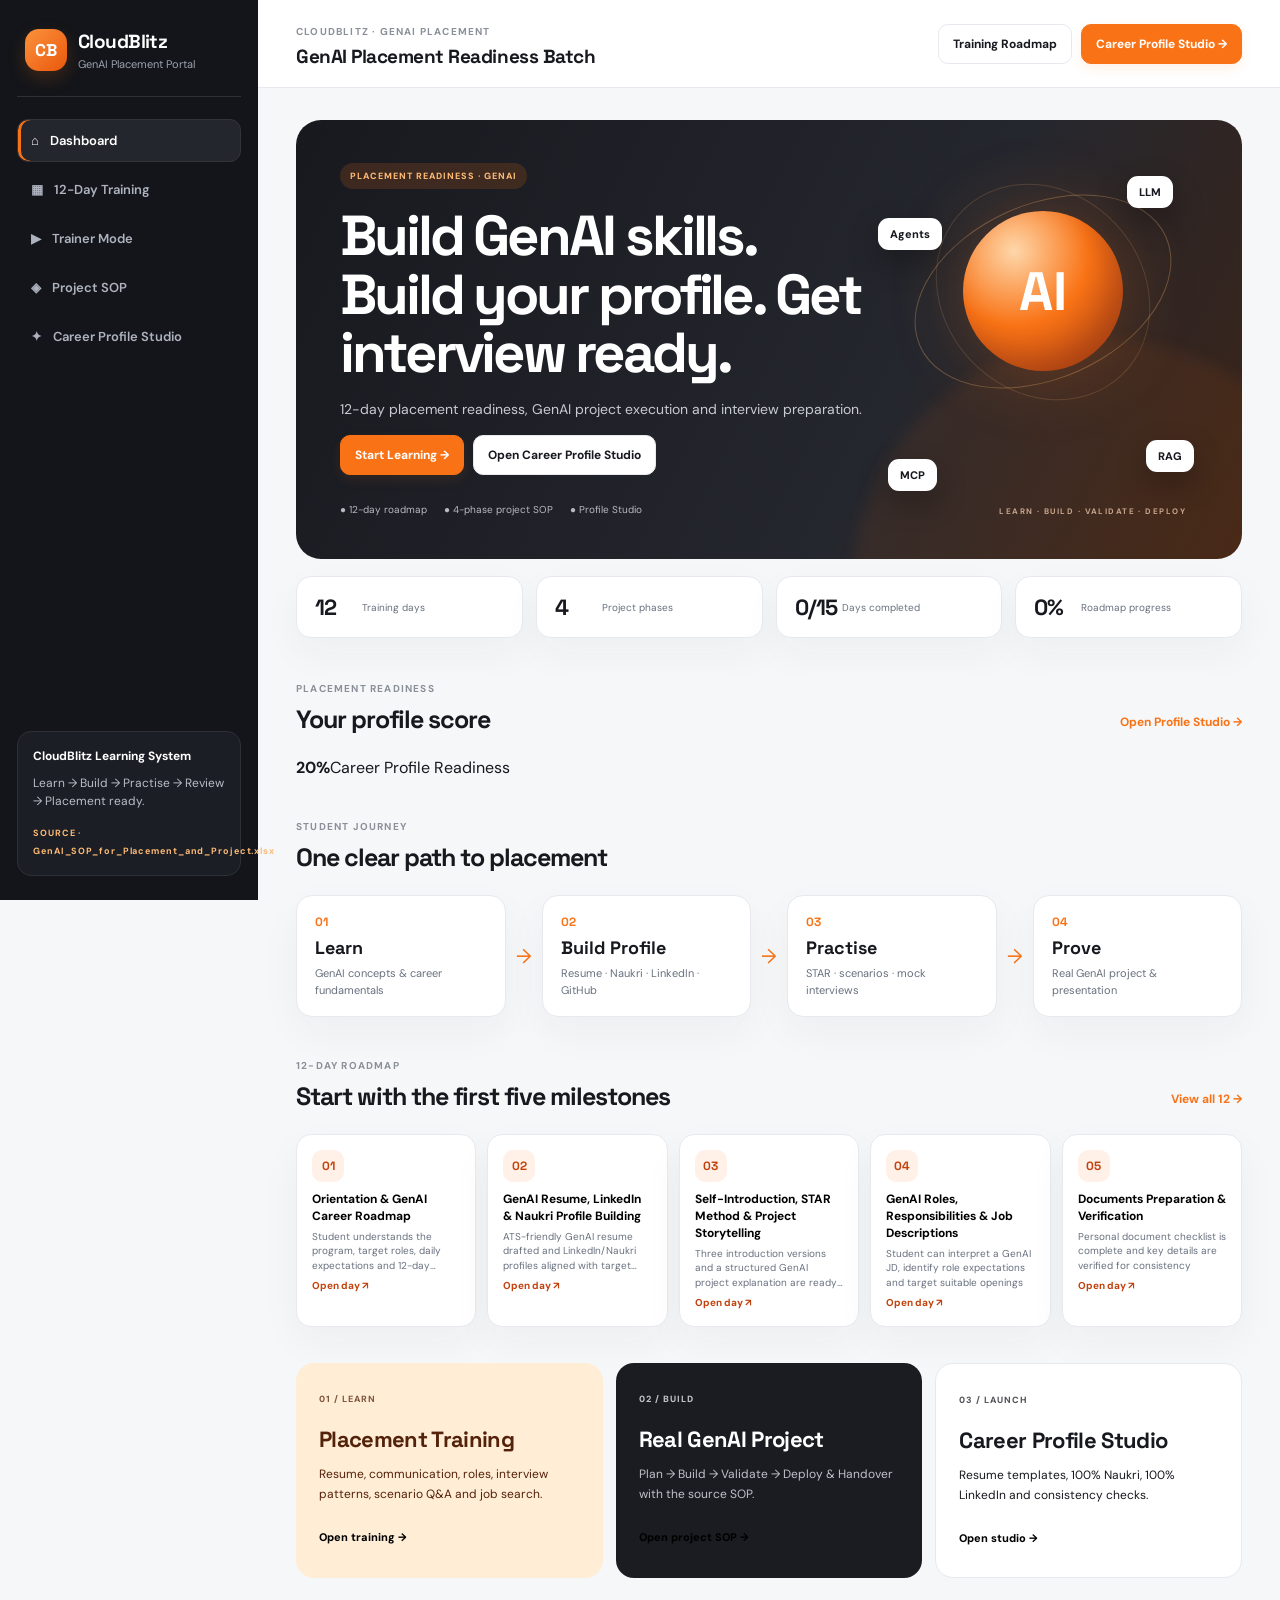
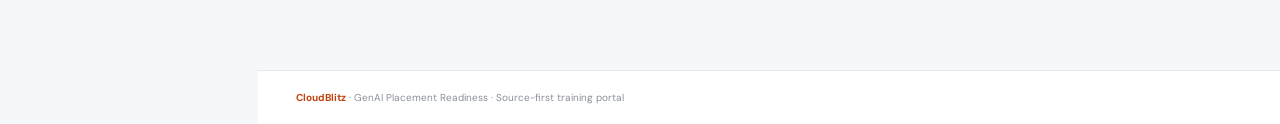
==== commit 1865825a: "Refresh GenAI portal assets for 12-day syllabus" ====
--- a/index.html
+++ b/index.html
@@ -9,12 +9,12 @@
 <link rel="preconnect" href="https://fonts.googleapis.com">
 <link rel="preconnect" href="https://fonts.gstatic.com" crossorigin>
 <link href="https://fonts.googleapis.com/css2?family=DM+Sans:wght@400;500;600;700&family=Space+Grotesk:wght@500;600;700&display=swap" rel="stylesheet">
-<link rel="stylesheet" href="./styles.css?v=20261016-5">
-<link rel="stylesheet" href="./enhancements.css?v=20261016-4">
+<link rel="stylesheet" href="./styles.css?v=20261021-1">
+<link rel="stylesheet" href="./enhancements.css?v=20261021-1">
 </head>
 <body>
 <div id="app"><div class="loading">Loading CloudBlitz GenAI Portal…</div></div>
-<script src="./data.js?v=20261016-3"></script>
-<script src="./app-fixed.js?v=20261016-1"></script>
+<script src="./data.js?v=20261021-1"></script>
+<script src="./app-fixed.js?v=20261021-1"></script>
 </body>
 </html>
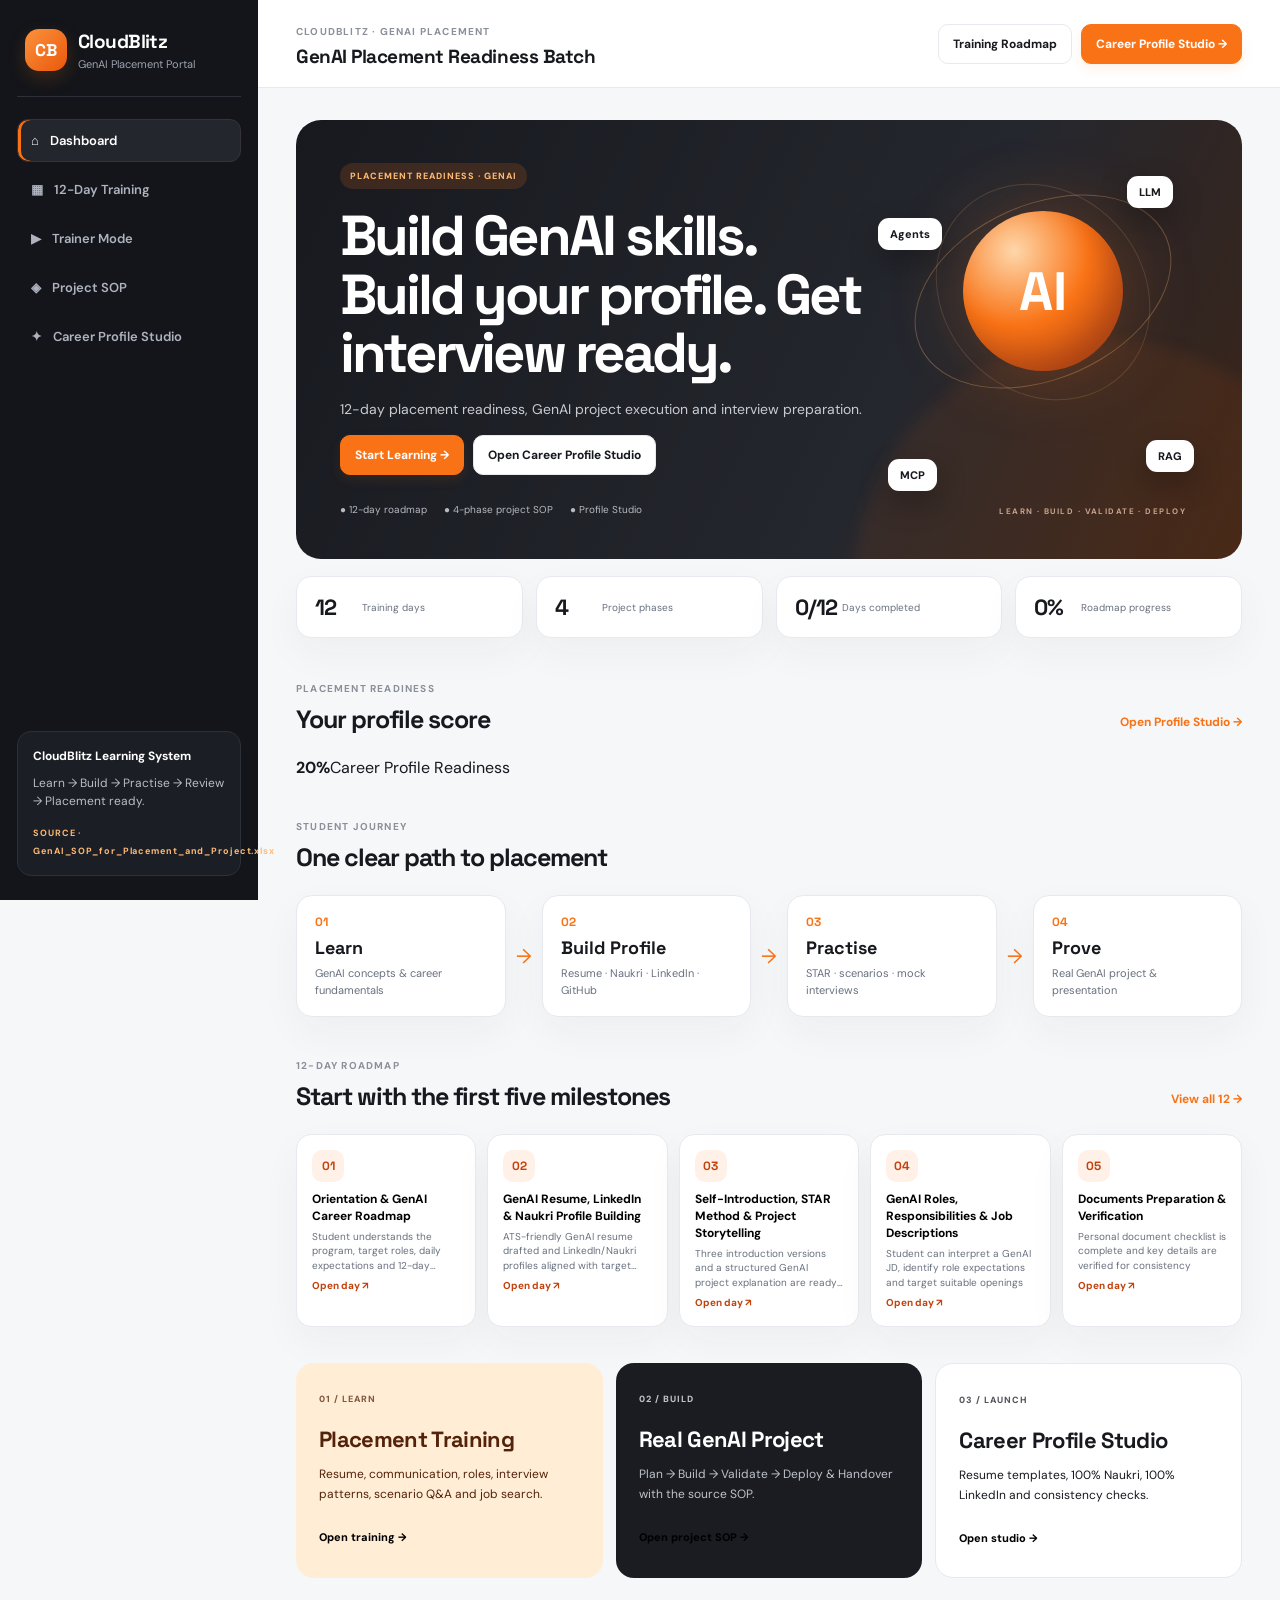
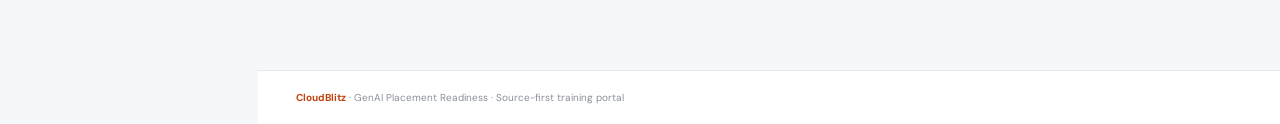
==== commit 57f96300: "Refresh app bundle after 12-day counter fix" ====
--- a/index.html
+++ b/index.html
@@ -15,6 +15,6 @@
 <body>
 <div id="app"><div class="loading">Loading CloudBlitz GenAI Portal…</div></div>
 <script src="./data.js?v=20261021-1"></script>
-<script src="./app-fixed.js?v=20261021-1"></script>
+<script src="./app-fixed.js?v=20261021-2"></script>
 </body>
 </html>
